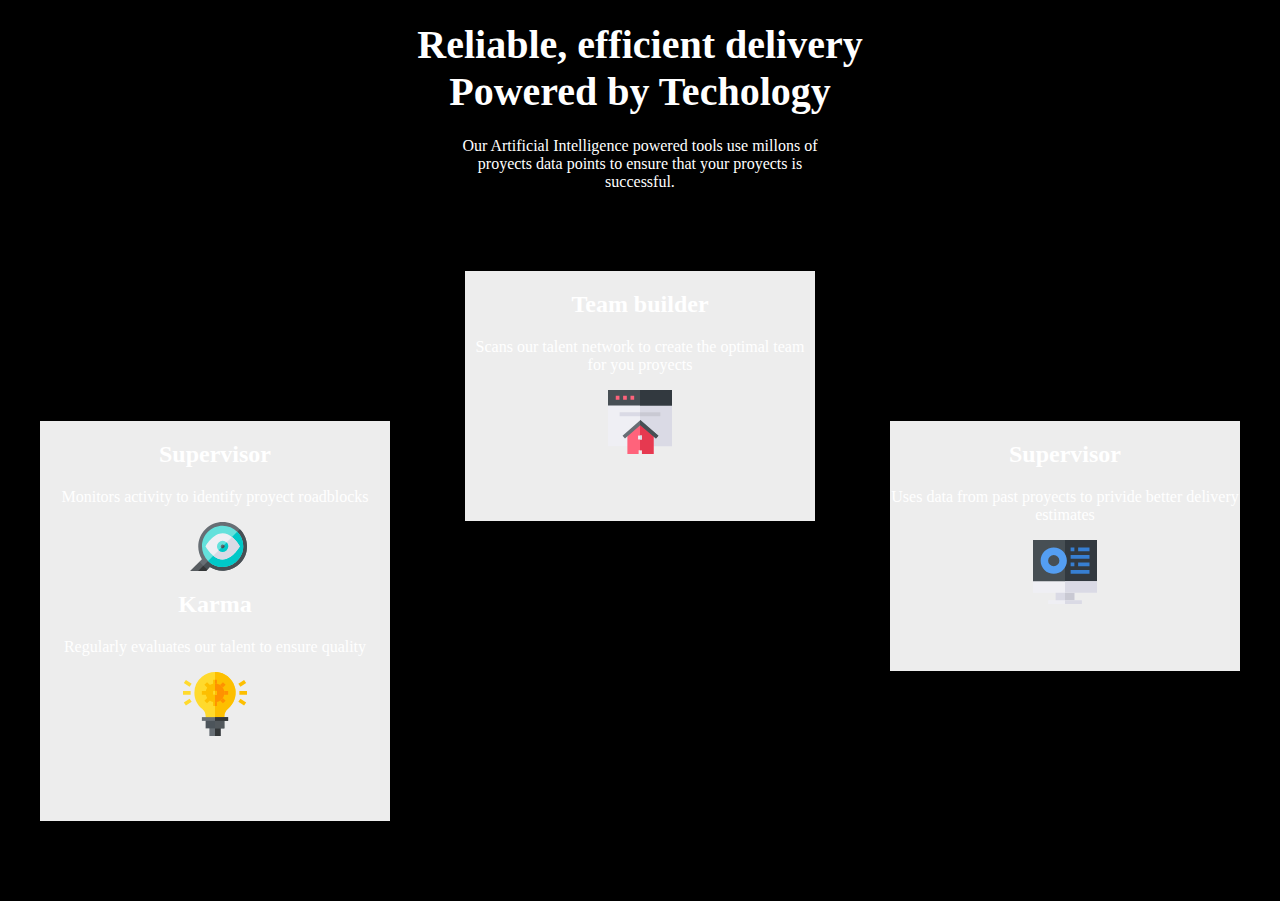
==== Retos/Reto-2/index.html @ c4ae9c4e "General Push" ====
<!DOCTYPE html>
<html lang="en">
  <head>
    <meta charset="UTF-8" />
    <meta name="viewport" content="width=device-width, initial-scale=1.0" />
    <link rel="stylesheet" href="css/main.css" />
    <title>Reto 2</title>
  </head>
  <body>
    <header>
      <h1>
        <span class="main-tittle text-thin">Reliable, efficient delivery</span
        ><span class="main-tittle text-bold">Powered by Techology</span>
      </h1>
      <p class="subtittle text-light">
        Our Artificial Intelligence powered tools use millons of proyects data points to
        ensure that your proyects is successful.
      </p>
    </header>

    <main>
      <div class="cards">
        <div class="card card-cian card-left">
          <h2 class="title">Supervisor</h2>
          <p class="text">Monitors activity to identify proyect roadblocks</p>
          <img
            class="card-icon"
            src="assets/images/icon-supervisor.svg"
            alt="Logo supervisor"
          />
        </div>

        <div class="card card-red card-top">
          <h2 class="title">Team builder</h2>
          <p class="text">
            Scans our talent network to create the optimal team for you proyects
          </p>
          <img
            class="card-icon"
            src="assets/images/icon-team-builder.svg"
            alt="Logo supervisor"
          />
        </div>

        <div class="card card-orange card-bottom">
          <h2 class="title">Karma</h2>
          <p class="text">Regularly evaluates our talent to ensure quality</p>
          <img
            class="card-icon"
            src="assets/images/icon-karma.svg"
            alt="Logo supervisor"
          />
        </div>
        <div class="card card-blue card-right">
          <h2 class="title">Supervisor</h2>
          <p class="text">
            Uses data from past proyects to privide better delivery estimates
          </p>
          <img
            class="card-icon"
            src="assets/images/icon-calculator.svg"
            alt="Logo supervisor"
          />
        </div>
      </div>
    </main>
  </body>
</html>
---- Retos/Reto-2/css/main.css ----
/*
Colores
  Tarjetas
    Red: hsl(0, 78%, 62%)
    Cyan: hsl(180, 62%, 55%)
    Orange: hsl(34, 97%, 64%)
    Blue: hsl(212, 86%, 64%)
  Sombra
    Dark Blue: hsl(240, 25%, 50%) al 20% de opacidad;
  Texto
    Grey: hsl(229, 6%, 66%)
  Fondo de la tarjeta y del background
    White: hsl(0, 0%, 93%)

Fuente de la página
  https://fonts.google.com/specimen/Poppins
  Estilos 200, 400 y 600
*/

body {
  background-color: black;
  color: white;
  text-align: center;
  font-weight: 400;
}

.main-tittle {
  display: block;
  font-size: 2.5rem;
}

.subtittle {
  width: 30%;
  margin-left: auto;
  margin-right: auto;
}

.cards {
  width: 1200px;
  height: 550px;
  position: relative;
  margin: 5em auto;
}

.card {
  position: absolute;
  width: 350px;
  height: 250px;
  background-color: hsl(0, 0%, 93%);
}

.card-left {
  left: 0;
  top: 150px;
}

.card-top {
  top: 0;
  left: 425px;
}
.card-bottom {
  bottom: 0;
}
.card-right {
  right: 0;
  top: 150px;
}
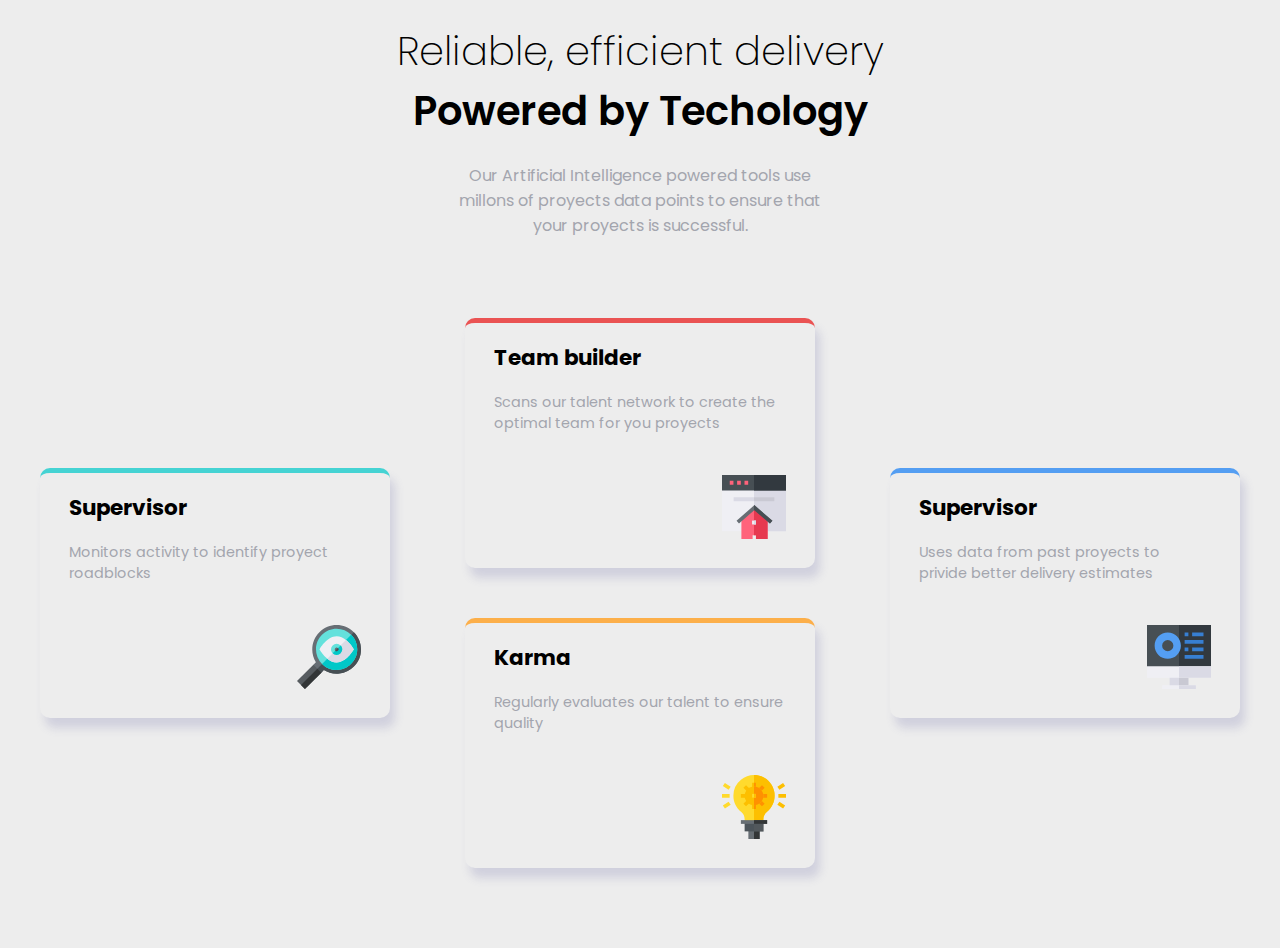
==== commit 3f2c6311: "Retos de WD 1 y 2" ====
--- a/Retos/Reto-2/index.html
+++ b/Retos/Reto-2/index.html
@@ -3,6 +3,12 @@
   <head>
     <meta charset="UTF-8" />
     <meta name="viewport" content="width=device-width, initial-scale=1.0" />
+    <link rel="preconnect" href="https://fonts.googleapis.com" />
+    <link rel="preconnect" href="https://fonts.gstatic.com" crossorigin />
+    <link
+      href="https://fonts.googleapis.com/css2?family=Nunito:ital,wght@0,500;0,900;0,1000;1,900&family=Poppins:wght@200;400;600&display=swap"
+      rel="stylesheet"
+    />
     <link rel="stylesheet" href="css/main.css" />
     <title>Reto 2</title>
   </head>
--- a/Retos/Reto-2/css/main.css
+++ b/Retos/Reto-2/css/main.css
@@ -17,11 +17,16 @@
   Estilos 200, 400 y 600
 */
 
+* {
+  box-sizing: border-box;
+}
+
 body {
-  background-color: black;
-  color: white;
+  background-color: hsl(0, 0%, 93%);
   text-align: center;
   font-weight: 400;
+  font-family: "Nunito", sans-serif;
+  font-family: "Poppins", sans-serif;
 }
 
 .main-tittle {
@@ -43,25 +48,73 @@
 }
 
 .card {
+  padding: 0 2em;
   position: absolute;
   width: 350px;
   height: 250px;
+  font-size: 0.9rem;
+  border-radius: 10px;
+  box-shadow: 5px 10px 10px hsl(240 25% 50% /0.2);
   background-color: hsl(0, 0%, 93%);
+}
+
+.text,
+.title {
+  text-align: left;
+}
+
+.card-icon {
+  position: absolute;
+  right: 2em;
+  bottom: 2em;
+}
+
+.card-cian {
+  border-top: 5px solid hsl(180, 62%, 55%);
+}
+.card-red {
+  border-top: 5px solid hsl(0, 78%, 62%);
+}
+.card-orange {
+  border-top: 5px solid hsl(34, 97%, 64%);
+}
+.card-blue {
+  border-top: 5px solid hsl(212, 86%, 64%);
+}
+
+.card-left,
+.card-right {
+  top: 150px;
 }
 
 .card-left {
   left: 0;
-  top: 150px;
+}
+
+.card-right {
+  right: 0;
+}
+
+.card-top,
+.card-bottom {
+  left: 425px;
 }
 
 .card-top {
   top: 0;
-  left: 425px;
 }
 .card-bottom {
   bottom: 0;
 }
-.card-right {
-  right: 0;
-  top: 150px;
+
+p {
+  color: hsl(229, 6%, 66%);
 }
+
+.text-thin {
+  font-weight: 200;
+}
+
+.text-bold {
+  font-weight: 600;
+}
